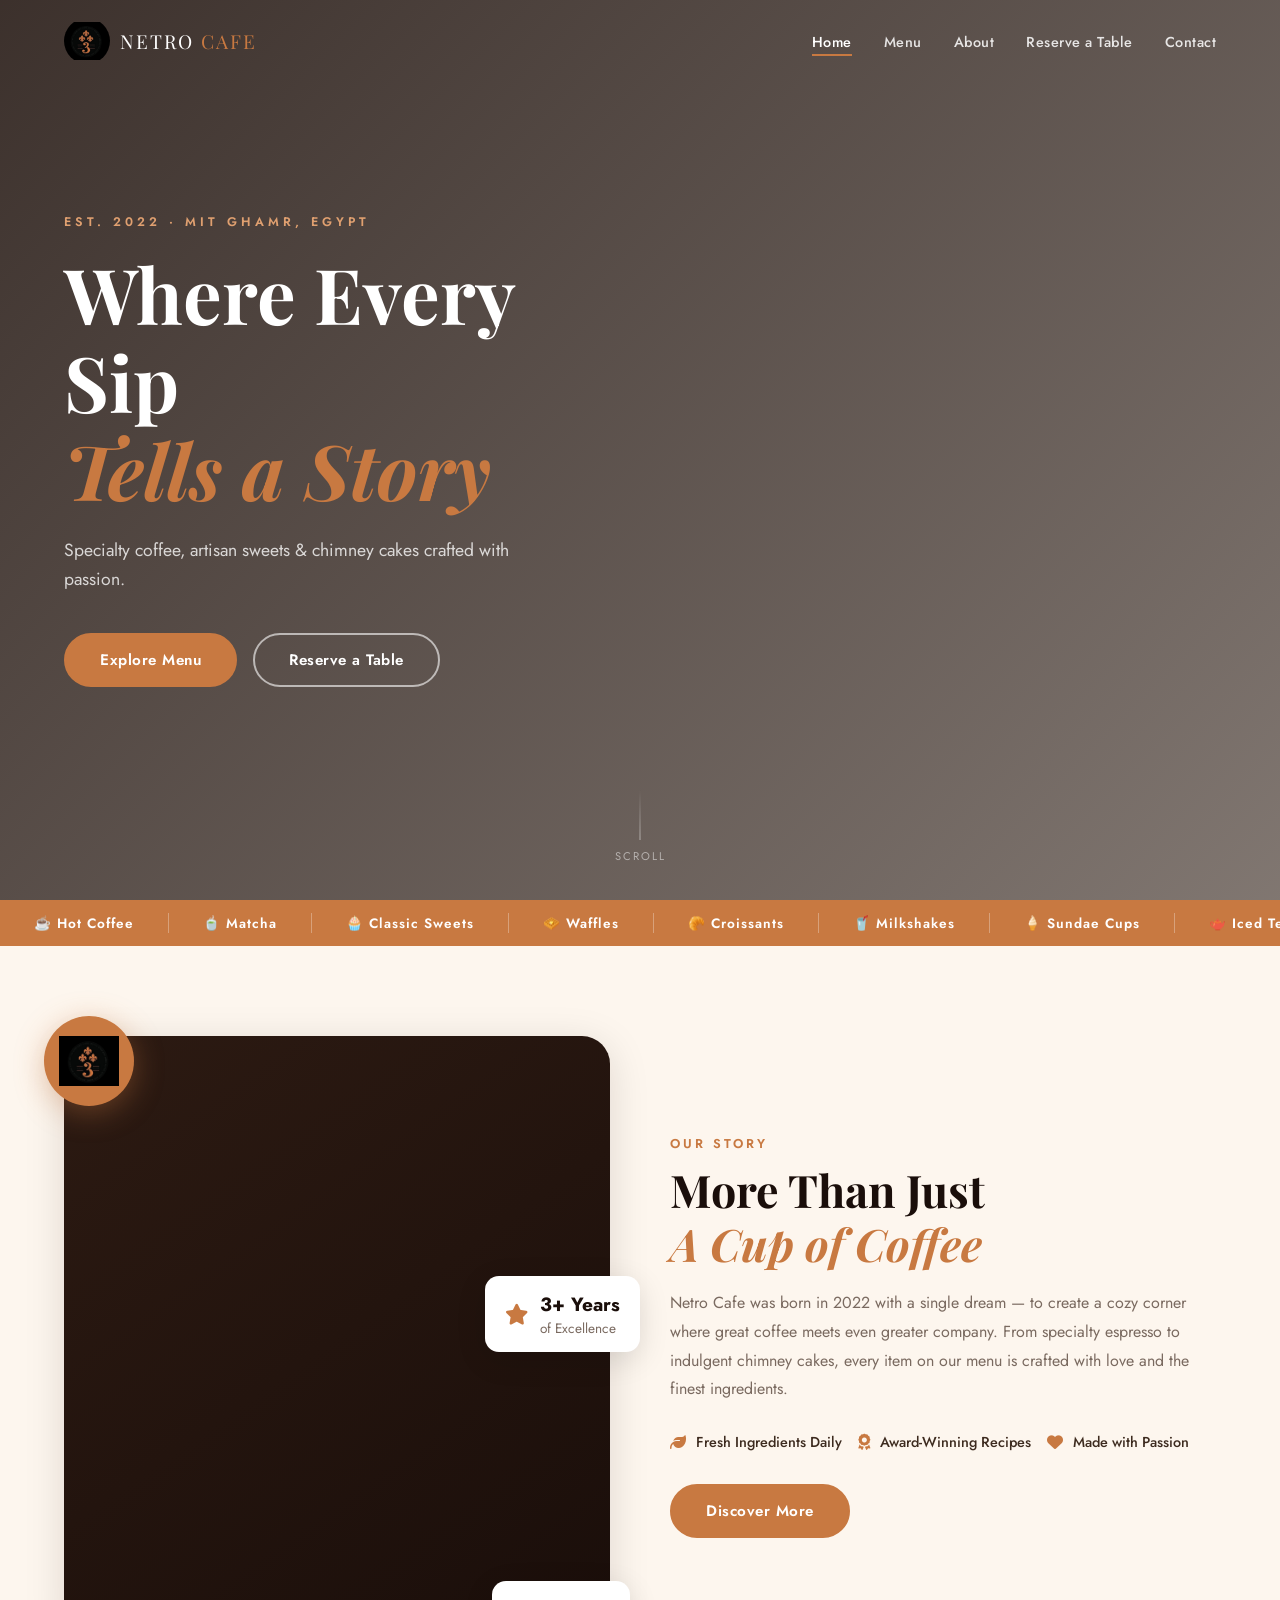
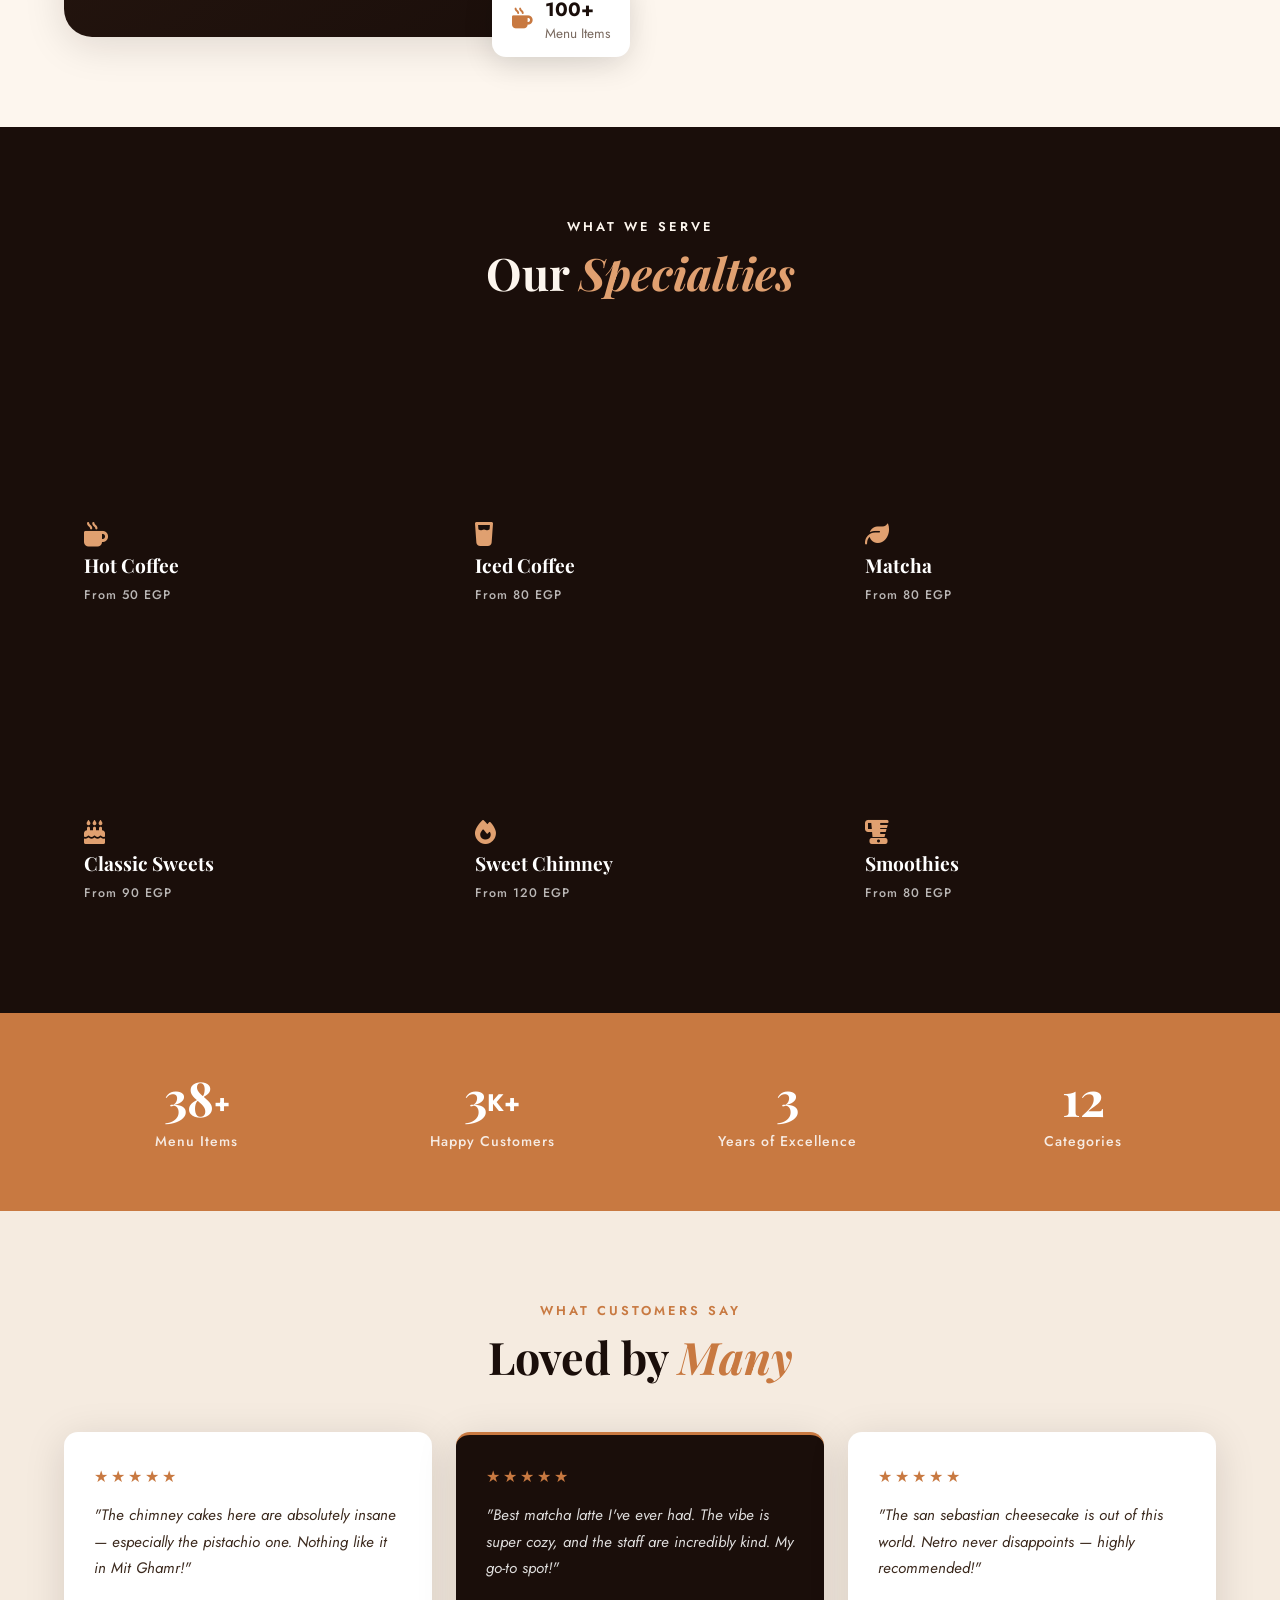
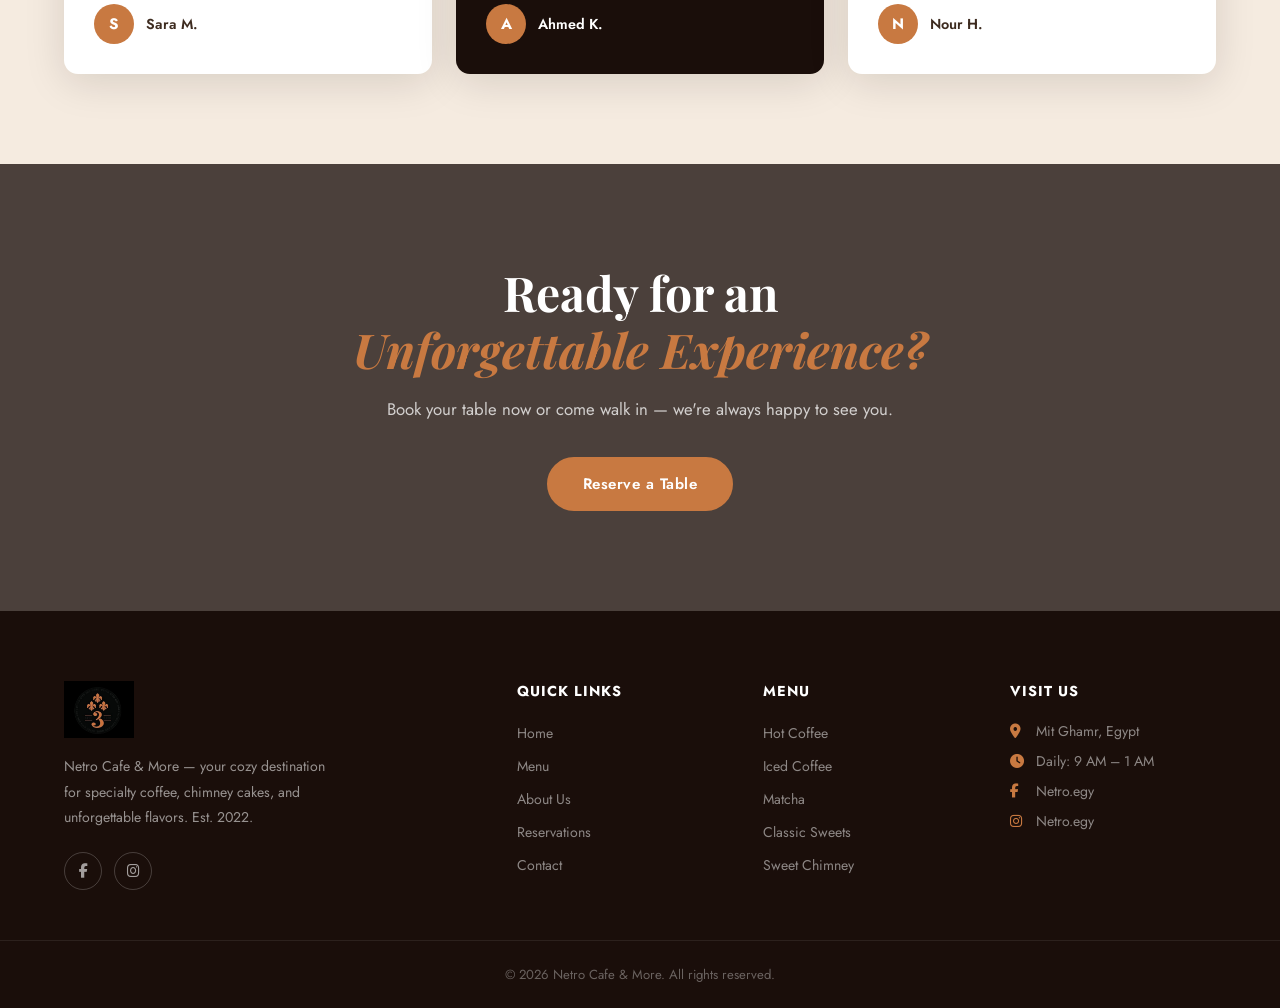
==== index.html @ e7abbd65 "Add files via upload upload files" ====
<!doctype html>
<html lang="en">
  <head>
    <meta charset="UTF-8" />
    <meta name="viewport" content="width=device-width, initial-scale=1.0" />
    <title>Netro Cafe & More</title>
    <link rel="stylesheet" href="css/style.css" />
    <link rel="preconnect" href="https://fonts.googleapis.com" />
    <link rel="preconnect" href="https://fonts.gstatic.com" crossorigin />
    <link
      href="https://fonts.googleapis.com/css2?family=Playfair+Display:ital,wght@0,400;0,600;0,700;1,400&family=Jost:wght@300;400;500;600&display=swap"
      rel="stylesheet"
    />
    <link
      rel="stylesheet"
      href="https://cdnjs.cloudflare.com/ajax/libs/font-awesome/6.5.0/css/all.min.css"
    />
  </head>
  <body>
    <!-- ===== NAVBAR ===== -->
    <nav class="navbar" id="navbar">
      <div class="nav-container">
        <a href="index.html" class="nav-logo">
          <img src="images/logo.png" alt="Netro Cafe Logo" class="logo-img" />
          <span class="logo-text">NETRO <span>CAFE</span></span>
        </a>
        <ul class="nav-links" id="navLinks">
          <li><a href="index.html" class="active">Home</a></li>
          <li><a href="menu.html">Menu</a></li>
          <li><a href="about.html">About</a></li>
          <li><a href="reservation.php">Reserve a Table</a></li>
          <li><a href="contact.php">Contact</a></li>
          <!-- <li><a href="login.php" class="nav-btn">Sign In</a></li> -->
        </ul>
        <button class="hamburger" id="hamburger" aria-label="Toggle menu">
          <span></span><span></span><span></span>
        </button>
      </div>
    </nav>
    <div class="nav-overlay" id="navOverlay"></div>

    <!-- ===== HERO ===== -->
    <section class="hero" id="home">
      <div class="hero-bg"></div>
      <div class="hero-overlay"></div>
      <div class="hero-content">
        <p class="hero-tag animate-fade-up">Est. 2022 · Mit Ghamr, Egypt</p>
        <h1 class="hero-title animate-fade-up delay-1">
          Where Every Sip<br /><em>Tells a Story</em>
        </h1>
        <p class="hero-sub animate-fade-up delay-2">
          Specialty coffee, artisan sweets &amp; chimney cakes crafted with
          passion.
        </p>
        <div class="hero-cta animate-fade-up delay-3">
          <a href="menu.html" class="btn-primary">Explore Menu</a>
          <a href="reservation.php" class="btn-outline">Reserve a Table</a>
        </div>
      </div>
      <div class="hero-scroll">
        <span></span>
        <p>Scroll</p>
      </div>
    </section>

    <!-- ===== MARQUEE STRIP ===== -->
    <div class="marquee-strip">
      <div class="marquee-track">
        <span>☕ Hot Coffee</span><span>🍵 Matcha</span
        ><span>🧁 Classic Sweets</span> <span>🧇 Waffles</span
        ><span>🥐 Croissants</span><span>🥤 Milkshakes</span>
        <span>🍦 Sundae Cups</span><span>🫖 Iced Tea</span
        ><span>🍹 Fresh Smoothies</span> <span>☕ Hot Coffee</span
        ><span>🍵 Matcha</span><span>🧁 Classic Sweets</span>
        <span>🧇 Waffles</span><span>🥐 Croissants</span
        ><span>🥤 Milkshakes</span> <span>🍦 Sundae Cups</span
        ><span>🫖 Iced Tea</span><span>🍹 Fresh Smoothies</span>
      </div>
    </div>

    <!-- ===== ABOUT TEASER ===== -->
    <section class="about-teaser section-pad">
      <div class="container grid-2">
        <div class="about-visual">
          <div class="about-img-wrap">
            <div class="about-badge">
              <img src="images/logo.png" alt="Netro" />
            </div>
            <div class="about-card card-float">
              <i class="fa-solid fa-mug-hot"></i>
              <div>
                <strong>100+</strong>
                <span>Menu Items</span>
              </div>
            </div>
            <div class="about-card card-float2">
              <i class="fa-solid fa-star"></i>
              <div>
                <strong>3+ Years</strong>
                <span>of Excellence</span>
              </div>
            </div>
          </div>
        </div>
        <div class="about-text">
          <p class="section-tag">Our Story</p>
          <h2 class="section-title">
            More Than Just<br /><em>A Cup of Coffee</em>
          </h2>
          <p class="section-desc">
            Netro Cafe was born in 2022 with a single dream — to create a cozy
            corner where great coffee meets even greater company. From specialty
            espresso to indulgent chimney cakes, every item on our menu is
            crafted with love and the finest ingredients.
          </p>
          <div class="about-features">
            <div class="feat">
              <i class="fa-solid fa-leaf"></i
              ><span>Fresh Ingredients Daily</span>
            </div>
            <div class="feat">
              <i class="fa-solid fa-award"></i
              ><span>Award-Winning Recipes</span>
            </div>
            <div class="feat">
              <i class="fa-solid fa-heart"></i><span>Made with Passion</span>
            </div>
          </div>
          <a href="about.html" class="btn-primary">Discover More</a>
        </div>
      </div>
    </section>

    <!-- ===== FEATURED CATEGORIES ===== -->
    <section class="categories section-pad bg-dark">
      <div class="container">
        <div class="section-header center">
          <p class="section-tag light">What We Serve</p>
          <h2 class="section-title light">Our <em>Specialties</em></h2>
        </div>
        <div class="cat-grid">
          <a
            href="menu.html#hot-coffee"
            class="cat-card"
            style="
              --bg: url(&quot;https://images.unsplash.com/photo-1509042239860-f550ce710b93?w=600&quot;);
            "
          >
            <div class="cat-overlay"></div>
            <div class="cat-content">
              <i class="fa-solid fa-mug-hot"></i>
              <h3>Hot Coffee</h3>
              <span>From 50 EGP</span>
            </div>
          </a>
          <a
            href="menu.html#iced-coffee"
            class="cat-card"
            style="
              --bg: url(&quot;https://images.unsplash.com/photo-1461023058943-07fcbe16d735?w=600&quot;);
            "
          >
            <div class="cat-overlay"></div>
            <div class="cat-content">
              <i class="fa-solid fa-glass-water"></i>
              <h3>Iced Coffee</h3>
              <span>From 80 EGP</span>
            </div>
          </a>
          <a
            href="menu.html#matcha"
            class="cat-card"
            style="
              --bg: url(&quot;https://images.unsplash.com/photo-1515823662972-da6a2e4d3002?w=600&quot;);
            "
          >
            <div class="cat-overlay"></div>
            <div class="cat-content">
              <i class="fa-solid fa-leaf"></i>
              <h3>Matcha</h3>
              <span>From 80 EGP</span>
            </div>
          </a>
          <a
            href="menu.html#sweets"
            class="cat-card"
            style="
              --bg: url(&quot;https://images.unsplash.com/photo-1551024601-bec78aea704b?w=600&quot;);
            "
          >
            <div class="cat-overlay"></div>
            <div class="cat-content">
              <i class="fa-solid fa-cake-candles"></i>
              <h3>Classic Sweets</h3>
              <span>From 90 EGP</span>
            </div>
          </a>
          <a
            href="menu.html#chimney"
            class="cat-card"
            style="
              --bg: url(&quot;https://images.unsplash.com/photo-1576618148400-f54bed99fcfd?w=600&quot;);
            "
          >
            <div class="cat-overlay"></div>
            <div class="cat-content">
              <i class="fa-solid fa-fire"></i>
              <h3>Sweet Chimney</h3>
              <span>From 120 EGP</span>
            </div>
          </a>
          <a
            href="menu.html#smoothies"
            class="cat-card"
            style="
              --bg: url(&quot;https://images.unsplash.com/photo-1638176066666-ffb2f013c7dd?w=600&quot;);
            "
          >
            <div class="cat-overlay"></div>
            <div class="cat-content">
              <i class="fa-solid fa-blender"></i>
              <h3>Smoothies</h3>
              <span>From 80 EGP</span>
            </div>
          </a>
        </div>
      </div>
    </section>

    <!-- ===== STATS ===== -->
    <section class="stats-section">
      <div class="container stats-grid">
        <div class="stat-item" data-count="100">
          <span class="stat-num" data-target="100">0</span
          ><span class="stat-plus">+</span>
          <p>Menu Items</p>
        </div>
        <div class="stat-item" data-count="3">
          <span class="stat-num" data-target="3">0</span
          ><span class="stat-plus">K+</span>
          <p>Happy Customers</p>
        </div>
        <div class="stat-item" data-count="3">
          <span class="stat-num" data-target="3">0</span
          ><span class="stat-plus"></span>
          <p>Years of Excellence</p>
        </div>
        <div class="stat-item" data-count="12">
          <span class="stat-num" data-target="12">0</span
          ><span class="stat-plus"></span>
          <p>Categories</p>
        </div>
      </div>
    </section>

    <!-- ===== TESTIMONIALS ===== -->
    <section class="testimonials section-pad bg-cream">
      <div class="container">
        <div class="section-header center">
          <p class="section-tag">What Customers Say</p>
          <h2 class="section-title">Loved by <em>Many</em></h2>
        </div>
        <div class="testimonial-grid">
          <div class="testi-card">
            <div class="testi-stars">★★★★★</div>
            <p>
              "The chimney cakes here are absolutely insane — especially the
              pistachio one. Nothing like it in Mit Ghamr!"
            </p>
            <div class="testi-author">
              <span class="testi-avatar">S</span><strong>Sara M.</strong>
            </div>
          </div>
          <div class="testi-card featured-testi">
            <div class="testi-stars">★★★★★</div>
            <p>
              "Best matcha latte I've ever had. The vibe is super cozy, and the
              staff are incredibly kind. My go-to spot!"
            </p>
            <div class="testi-author">
              <span class="testi-avatar">A</span><strong>Ahmed K.</strong>
            </div>
          </div>
          <div class="testi-card">
            <div class="testi-stars">★★★★★</div>
            <p>
              "The san sebastian cheesecake is out of this world. Netro never
              disappoints — highly recommended!"
            </p>
            <div class="testi-author">
              <span class="testi-avatar">N</span><strong>Nour H.</strong>
            </div>
          </div>
        </div>
      </div>
    </section>

    <!-- ===== CTA BANNER ===== -->
    <section class="cta-banner">
      <div class="cta-content">
        <h2>Ready for an<br /><em>Unforgettable Experience?</em></h2>
        <p>
          Book your table now or come walk in — we're always happy to see you.
        </p>
        <a href="reservation.php" class="btn-primary">Reserve a Table</a>
      </div>
    </section>

    <!-- ===== FOOTER ===== -->
    <footer class="footer">
      <div class="container footer-grid">
        <div class="footer-brand">
          <img src="images/logo.png" alt="Netro" class="footer-logo" />
          <p>
            Netro Cafe & More — your cozy destination for specialty coffee,
            chimney cakes, and unforgettable flavors. Est. 2022.
          </p>
          <div class="social-links">
            <a href="https://facebook.com/Netro.egy" target="_blank"
              ><i class="fa-brands fa-facebook-f"></i
            ></a>
            <a href="https://instagram.com/Netro.egy" target="_blank"
              ><i class="fa-brands fa-instagram"></i
            ></a>
          </div>
        </div>
        <div class="footer-col">
          <h4>Quick Links</h4>
          <ul>
            <li><a href="index.html">Home</a></li>
            <li><a href="menu.html">Menu</a></li>
            <li><a href="about.html">About Us</a></li>
            <li><a href="reservation.php">Reservations</a></li>
            <li><a href="contact.php">Contact</a></li>
          </ul>
        </div>
        <div class="footer-col">
          <h4>Menu</h4>
          <ul>
            <li><a href="menu.html#hot-coffee">Hot Coffee</a></li>
            <li><a href="menu.html#iced-coffee">Iced Coffee</a></li>
            <li><a href="menu.html#matcha">Matcha</a></li>
            <li><a href="menu.html#sweets">Classic Sweets</a></li>
            <li><a href="menu.html#chimney">Sweet Chimney</a></li>
          </ul>
        </div>
        <div class="footer-col">
          <h4>Visit Us</h4>
          <ul class="contact-list">
            <li><i class="fa-solid fa-location-dot"></i> Mit Ghamr, Egypt</li>
            <li><i class="fa-solid fa-clock"></i> Daily: 9 AM – 1 AM</li>
            <li><i class="fa-brands fa-facebook-f"></i> Netro.egy</li>
            <li><i class="fa-brands fa-instagram"></i> Netro.egy</li>
          </ul>
        </div>
      </div>
      <div class="footer-bottom">
        <p>© 2026 Netro Cafe & More. All rights reserved.</p>
      </div>
    </footer>

    <script src="js/main.js"></script>
  </body>
</html>
---- css/style.css ----
/* ===================================================
   NETRO CAFE — Main Stylesheet  (Responsive Rewrite)
   Palette: Dark #1a0e0a | Gold #c87941 | Cream #fdf6ee
=================================================== */

/* ---- Reset & Base ---- */
*,
*::before,
*::after {
  margin: 0;
  padding: 0;
  box-sizing: border-box;
}

:root {
  --gold: #c87941;
  --gold-lt: #e0a070;
  --dark: #1a0e0a;
  --dark2: #2c1a12;
  --cream: #fdf6ee;
  --cream2: #f5ebe0;
  --text: #3d2b1f;
  --gray: #7a6a60;
  --white: #ffffff;
  --radius: 14px;
  --shadow: 0 8px 40px rgba(26, 14, 10, 0.13);
  --trans: 0.35s cubic-bezier(0.4, 0, 0.2, 1);
}

html {
  scroll-behavior: smooth;
  font-size: 16px;
}

body {
  font-family: "Jost", sans-serif;
  color: var(--text);
  background: var(--cream);
  overflow-x: hidden;
}

img {
  max-width: 100%;
  display: block;
}
a {
  text-decoration: none;
  color: inherit;
}
ul {
  list-style: none;
}

.container {
  width: 90%;
  max-width: 1200px;
  margin: 0 auto;
}
.section-pad {
  padding: 90px 0;
}
.bg-dark {
  background: var(--dark);
}
.bg-cream {
  background: var(--cream2);
}

/* ---- Typography ---- */
.section-tag {
  font-size: 0.8rem;
  font-weight: 600;
  letter-spacing: 3px;
  text-transform: uppercase;
  color: var(--gold);
  margin-bottom: 10px;
}
.section-title {
  font-family: "Playfair Display", serif;
  font-size: clamp(1.8rem, 4vw, 2.8rem);
  line-height: 1.2;
  color: var(--dark);
}
.section-title em {
  color: var(--gold);
  font-style: italic;
}
.section-title.light,
.section-tag.light {
  color: var(--cream);
}
.section-title.light em {
  color: var(--gold-lt);
}
.section-desc {
  color: var(--gray);
  line-height: 1.8;
  margin: 18px 0 28px;
  max-width: 520px;
}
.section-header.center {
  text-align: center;
}
.section-header.center .section-desc {
  margin-left: auto;
  margin-right: auto;
}
.grid-2 {
  display: grid;
  grid-template-columns: 1fr 1fr;
  gap: 60px;
  align-items: center;
}

/* ---- Buttons ---- */
.btn-primary {
  display: inline-flex;
  align-items: center;
  gap: 8px;
  background: var(--gold);
  color: var(--white);
  padding: 14px 34px;
  border-radius: 50px;
  font-weight: 600;
  font-size: 0.95rem;
  letter-spacing: 0.5px;
  transition: var(--trans);
  border: 2px solid var(--gold);
  cursor: pointer;
  white-space: nowrap;
}
.btn-primary:hover {
  background: transparent;
  color: var(--gold);
}

.btn-outline {
  display: inline-flex;
  align-items: center;
  gap: 8px;
  background: transparent;
  color: var(--white);
  padding: 14px 34px;
  border-radius: 50px;
  font-weight: 600;
  font-size: 0.95rem;
  letter-spacing: 0.5px;
  transition: var(--trans);
  border: 2px solid rgba(255, 255, 255, 0.6);
  white-space: nowrap;
}
.btn-outline:hover {
  border-color: var(--gold);
  color: var(--gold);
}

.btn-dark {
  display: inline-flex;
  align-items: center;
  gap: 8px;
  background: var(--dark);
  color: var(--white);
  padding: 14px 34px;
  border-radius: 50px;
  font-weight: 600;
  font-size: 0.95rem;
  transition: var(--trans);
  border: 2px solid var(--dark);
  cursor: pointer;
}
.btn-dark:hover {
  background: transparent;
  color: var(--dark);
}

/* ===================================================
   NAVBAR
=================================================== */
.navbar {
  position: fixed;
  top: 0;
  left: 0;
  width: 100%;
  z-index: 1000;
  padding: 18px 0;
  transition: var(--trans);
}
.navbar.scrolled {
  background: rgba(26, 14, 10, 0.97);
  backdrop-filter: blur(12px);
  padding: 12px 0;
  box-shadow: 0 4px 30px rgba(0, 0, 0, 0.3);
}
.nav-container {
  display: flex;
  align-items: center;
  justify-content: space-between;
  width: 90%;
  max-width: 1200px;
  margin: 0 auto;
  position: relative;
}
.nav-logo {
  display: flex;
  align-items: center;
  gap: 10px;
  z-index: 1001;
  position: relative;
}
.logo-img {
  width: 46px;
  height: 46px;
  object-fit: contain;
  border-radius: 50%;
}
.logo-text {
  font-family: "Playfair Display", serif;
  font-size: 1.2rem;
  color: var(--white);
  letter-spacing: 2px;
}
.logo-text span {
  color: var(--gold);
}

/* Desktop nav links */
.nav-links {
  display: flex;
  align-items: center;
  gap: 32px;
  list-style: none;
}
.nav-links a {
  color: rgba(255, 255, 255, 0.85);
  font-size: 0.9rem;
  font-weight: 500;
  letter-spacing: 0.5px;
  transition: var(--trans);
  position: relative;
  padding-bottom: 4px;
}
.nav-links a::after {
  content: "";
  position: absolute;
  bottom: 0;
  left: 0;
  width: 0;
  height: 2px;
  background: var(--gold);
  transition: var(--trans);
}
.nav-links a:hover::after,
.nav-links a.active::after {
  width: 100%;
}
.nav-links a:hover,
.nav-links a.active {
  color: var(--white);
}
/* .nav-btn {
  background: var(--gold) !important;
  color: var(--white) !important;
  padding: 9px 24px !important;
  border-radius: 50px;
  font-weight: 600 !important;
  border-bottom: none !important;
}
.nav-btn::after {
  display: none !important;
}
.nav-btn:hover {
  background: var(--gold-lt) !important;
} */

/* Hamburger — hidden by default */
.hamburger {
  display: none;
  flex-direction: column;
  justify-content: center;
  gap: 5px;
  background: none;
  border: none;
  cursor: pointer;
  padding: 8px;
  z-index: 1002;
  position: relative;
  flex-shrink: 0;
}
.hamburger span {
  display: block;
  width: 26px;
  height: 2px;
  background: var(--white);
  transition: var(--trans);
  border-radius: 2px;
}

/* Dim overlay behind mobile menu */
.nav-overlay {
  display: none;
  position: fixed;
  inset: 0;
  background: rgba(0, 0, 0, 0.6);
  z-index: 998;
}
.nav-overlay.open {
  display: block;
}

/* ===================================================
   HERO
=================================================== */
.hero {
  position: relative;
  height: 100vh;
  min-height: 600px;
  display: flex;
  align-items: center;
  overflow: hidden;
}
.hero-bg {
  position: absolute;
  inset: 0;
  background: url("https://images.unsplash.com/photo-1501339847302-ac426a4a7cbb?w=1600")
    center/cover no-repeat;
  transform: scale(1.05);
  animation: heroZoom 14s ease-in-out infinite alternate;
}
@keyframes heroZoom {
  from {
    transform: scale(1.05);
  }
  to {
    transform: scale(1.12);
  }
}
.hero-overlay {
  position: absolute;
  inset: 0;
  background: linear-gradient(
    135deg,
    rgba(26, 14, 10, 0.85) 0%,
    rgba(26, 14, 10, 0.55) 100%
  );
}
.hero-content {
  position: relative;
  z-index: 2;
  padding: 0 5%;
  max-width: 700px;
}
.hero-tag {
  font-size: 0.78rem;
  font-weight: 600;
  letter-spacing: 4px;
  text-transform: uppercase;
  color: var(--gold-lt);
  margin-bottom: 18px;
}
.hero-title {
  font-family: "Playfair Display", serif;
  font-size: clamp(2.4rem, 6vw, 5rem);
  color: var(--white);
  line-height: 1.15;
  margin-bottom: 22px;
}
.hero-title em {
  color: var(--gold);
  font-style: italic;
}
.hero-sub {
  color: rgba(255, 255, 255, 0.78);
  font-size: clamp(0.95rem, 2vw, 1.1rem);
  line-height: 1.7;
  margin-bottom: 38px;
  max-width: 480px;
}
.hero-cta {
  display: flex;
  gap: 16px;
  flex-wrap: wrap;
}

.hero-scroll {
  position: absolute;
  bottom: 36px;
  left: 50%;
  transform: translateX(-50%);
  display: flex;
  flex-direction: column;
  align-items: center;
  gap: 8px;
  color: rgba(255, 255, 255, 0.5);
  font-size: 0.7rem;
  letter-spacing: 2px;
  text-transform: uppercase;
  z-index: 2;
}
.hero-scroll span {
  display: block;
  width: 1px;
  height: 50px;
  background: linear-gradient(to bottom, transparent, rgba(255, 255, 255, 0.5));
  animation: scrollLine 1.8s ease-in-out infinite;
}
@keyframes scrollLine {
  0%,
  100% {
    opacity: 0;
    transform: scaleY(0);
  }
  50% {
    opacity: 1;
    transform: scaleY(1);
  }
}

/* ===================================================
   MARQUEE STRIP
=================================================== */
.marquee-strip {
  background: var(--gold);
  overflow: hidden;
  padding: 13px 0;
}
.marquee-track {
  display: flex;
  white-space: nowrap;
  animation: marquee 28s linear infinite;
}
.marquee-track span {
  display: inline-block;
  padding: 0 34px;
  color: var(--white);
  font-size: 0.85rem;
  font-weight: 600;
  letter-spacing: 1px;
  border-right: 1px solid rgba(255, 255, 255, 0.3);
}
@keyframes marquee {
  from {
    transform: translateX(0);
  }
  to {
    transform: translateX(-50%);
  }
}

/* ===================================================
   ABOUT TEASER
=================================================== */
.about-visual {
  position: relative;
}
.about-img-wrap {
  position: relative;
  width: 100%;
  padding-top: 110%;
  background: linear-gradient(145deg, var(--dark2) 0%, var(--dark) 100%);
  border-radius: 28px;
  overflow: visible;
  box-shadow: var(--shadow);
}
.about-img-wrap::before {
  content: "";
  position: absolute;
  inset: 0;
  background: url("https://images.unsplash.com/photo-1495474472287-4d71bcdd2085?w=800")
    center/cover no-repeat;
  border-radius: 28px;
  opacity: 0.7;
}
.about-badge {
  position: absolute;
  top: -20px;
  left: -20px;
  width: 90px;
  height: 90px;
  background: var(--gold);
  border-radius: 50%;
  display: flex;
  align-items: center;
  justify-content: center;
  box-shadow: 0 6px 30px rgba(200, 121, 65, 0.4);
  z-index: 2;
}
.about-badge img {
  width: 60px;
  height: 60px;
  object-fit: contain;
}
.about-card {
  position: absolute;
  background: var(--white);
  border-radius: var(--radius);
  padding: 14px 20px;
  display: flex;
  align-items: center;
  gap: 12px;
  box-shadow: 0 8px 30px rgba(0, 0, 0, 0.12);
  z-index: 2;
  font-size: 0.85rem;
}
.about-card i {
  color: var(--gold);
  font-size: 1.3rem;
}
.about-card strong {
  display: block;
  font-size: 1.2rem;
  font-weight: 700;
  color: var(--dark);
}
.about-card span {
  color: var(--gray);
}
.card-float {
  bottom: -20px;
  right: -20px;
}
.card-float2 {
  top: 40%;
  right: -30px;
}
.about-features {
  display: flex;
  flex-wrap: wrap;
  gap: 16px;
  margin: 24px 0 32px;
}
.feat {
  display: flex;
  align-items: center;
  gap: 10px;
  font-size: 0.9rem;
  font-weight: 500;
}
.feat i {
  color: var(--gold);
  font-size: 1rem;
}

/* ===================================================
   CATEGORIES GRID
=================================================== */
.cat-grid {
  display: grid;
  grid-template-columns: repeat(3, 1fr);
  gap: 20px;
  margin-top: 48px;
}
.cat-card {
  position: relative;
  border-radius: var(--radius);
  overflow: hidden;
  aspect-ratio: 4/3;
  background: var(--bg) center/cover no-repeat;
  display: flex;
  align-items: flex-end;
  transition: var(--trans);
  cursor: pointer;
}
.cat-card:hover {
  transform: translateY(-6px);
  box-shadow: 0 16px 50px rgba(0, 0, 0, 0.4);
}
.cat-overlay {
  position: absolute;
  inset: 0;
  background: linear-gradient(
    to top,
    rgba(26, 14, 10, 0.85) 0%,
    rgba(26, 14, 10, 0.2) 100%
  );
  transition: var(--trans);
}
.cat-card:hover .cat-overlay {
  background: linear-gradient(
    to top,
    rgba(200, 121, 65, 0.7) 0%,
    rgba(26, 14, 10, 0.3) 100%
  );
}
.cat-content {
  position: relative;
  z-index: 2;
  padding: 20px;
  color: var(--white);
}
.cat-content i {
  font-size: 1.5rem;
  color: var(--gold-lt);
  margin-bottom: 6px;
}
.cat-content h3 {
  font-family: "Playfair Display", serif;
  font-size: 1.2rem;
  margin-bottom: 4px;
}
.cat-content span {
  font-size: 0.78rem;
  color: rgba(255, 255, 255, 0.7);
  font-weight: 500;
  letter-spacing: 1px;
}

/* ===================================================
   STATS SECTION
=================================================== */
.stats-section {
  background: var(--gold);
  padding: 60px 0;
}
.stats-grid {
  display: grid;
  grid-template-columns: repeat(4, 1fr);
  gap: 30px;
  text-align: center;
}
.stat-item {
  color: var(--white);
}
.stat-num {
  font-family: "Playfair Display", serif;
  font-size: 3rem;
  font-weight: 700;
  line-height: 1;
}
.stat-plus {
  font-size: 1.5rem;
  font-weight: 700;
  vertical-align: super;
}
.stat-item p {
  margin-top: 8px;
  font-size: 0.88rem;
  font-weight: 500;
  opacity: 0.85;
  letter-spacing: 1px;
}

/* ===================================================
   TESTIMONIALS
=================================================== */
.testimonial-grid {
  display: grid;
  grid-template-columns: repeat(3, 1fr);
  gap: 24px;
  margin-top: 48px;
}
.testi-card {
  background: var(--white);
  border-radius: var(--radius);
  padding: 30px;
  box-shadow: var(--shadow);
  transition: var(--trans);
  border-top: 3px solid transparent;
}
.testi-card:hover {
  transform: translateY(-5px);
  border-top-color: var(--gold);
}
.featured-testi {
  background: var(--dark);
  color: var(--white);
  border-top-color: var(--gold);
}
.testi-stars {
  color: var(--gold);
  font-size: 1rem;
  margin-bottom: 14px;
  letter-spacing: 3px;
}
.testi-card p {
  font-size: 0.95rem;
  line-height: 1.75;
  font-style: italic;
}
.featured-testi p {
  color: rgba(255, 255, 255, 0.85);
}
.testi-author {
  display: flex;
  align-items: center;
  gap: 12px;
  margin-top: 22px;
}
.testi-avatar {
  width: 40px;
  height: 40px;
  background: var(--gold);
  border-radius: 50%;
  display: flex;
  align-items: center;
  justify-content: center;
  font-weight: 700;
  color: var(--white);
  font-size: 0.95rem;
}
.testi-author strong {
  font-size: 0.9rem;
  font-weight: 600;
}

/* ===================================================
   CTA BANNER
=================================================== */
.cta-banner {
  background: url("https://images.unsplash.com/photo-1554118811-1e0d58224f24?w=1600")
    center/cover no-repeat;
  position: relative;
  padding: 100px 5%;
  text-align: center;
}
.cta-banner::before {
  content: "";
  position: absolute;
  inset: 0;
  background: rgba(26, 14, 10, 0.78);
}
.cta-content {
  position: relative;
  z-index: 1;
}
.cta-content h2 {
  font-family: "Playfair Display", serif;
  font-size: clamp(1.8rem, 4vw, 3rem);
  color: var(--white);
  line-height: 1.2;
  margin-bottom: 18px;
}
.cta-content h2 em {
  color: var(--gold);
  font-style: italic;
}
.cta-content p {
  color: rgba(255, 255, 255, 0.75);
  font-size: 1.05rem;
  margin-bottom: 36px;
}

/* ===================================================
   FOOTER
=================================================== */
.footer {
  background: var(--dark);
  padding: 70px 0 0;
}
.footer-grid {
  display: grid;
  grid-template-columns: 2fr 1fr 1fr 1fr;
  gap: 40px;
}
.footer-brand .footer-logo {
  width: 70px;
  margin-bottom: 16px;
}
.footer-brand p {
  color: rgba(255, 255, 255, 0.55);
  font-size: 0.88rem;
  line-height: 1.8;
  max-width: 280px;
  margin-bottom: 22px;
}
.social-links {
  display: flex;
  gap: 12px;
}
.social-links a {
  width: 38px;
  height: 38px;
  border: 1px solid rgba(255, 255, 255, 0.2);
  border-radius: 50%;
  display: flex;
  align-items: center;
  justify-content: center;
  color: rgba(255, 255, 255, 0.6);
  font-size: 0.9rem;
  transition: var(--trans);
}
.social-links a:hover {
  background: var(--gold);
  border-color: var(--gold);
  color: var(--white);
}
.footer-col h4 {
  color: var(--white);
  font-size: 0.9rem;
  letter-spacing: 1px;
  text-transform: uppercase;
  margin-bottom: 20px;
}
.footer-col ul li {
  margin-bottom: 10px;
}
.footer-col ul li a {
  color: rgba(255, 255, 255, 0.5);
  font-size: 0.88rem;
  transition: var(--trans);
}
.footer-col ul li a:hover {
  color: var(--gold);
  padding-left: 5px;
}
.contact-list li {
  display: flex;
  align-items: center;
  gap: 10px;
  color: rgba(255, 255, 255, 0.5);
  font-size: 0.88rem;
  margin-bottom: 10px;
}
.contact-list i {
  color: var(--gold);
  width: 16px;
}
.footer-bottom {
  border-top: 1px solid rgba(255, 255, 255, 0.08);
  padding: 24px 0;
  margin-top: 50px;
  text-align: center;
}
.footer-bottom p {
  color: rgba(255, 255, 255, 0.35);
  font-size: 0.82rem;
}

/* ===================================================
   PAGE HERO (inner pages)
=================================================== */
.page-hero {
  background: var(--dark);
  padding: 140px 5% 70px;
  text-align: center;
  position: relative;
  overflow: hidden;
}
.page-hero::before {
  content: "";
  position: absolute;
  inset: 0;
  background: url("https://images.unsplash.com/photo-1445116572660-236099ec97a0?w=1400")
    center/cover no-repeat;
  opacity: 0.15;
}
.page-hero-content {
  position: relative;
  z-index: 1;
}
.page-hero h1 {
  font-family: "Playfair Display", serif;
  font-size: clamp(2rem, 5vw, 4rem);
  color: var(--white);
  margin-bottom: 12px;
}
.page-hero h1 em {
  color: var(--gold);
  font-style: italic;
}
.page-hero p {
  color: rgba(255, 255, 255, 0.6);
  font-size: 1rem;
  max-width: 500px;
  margin: 0 auto;
}

/* ===================================================
   MENU PAGE
=================================================== */
.menu-tabs {
  background: var(--white);
  padding: 16px 5%;
  position: sticky;
  top: 72px;
  z-index: 100;
  border-bottom: 1px solid rgba(0, 0, 0, 0.08);
  box-shadow: 0 2px 20px rgba(0, 0, 0, 0.06);
}
.menu-tabs-inner {
  display: flex;
  gap: 8px;
  overflow-x: auto;
  white-space: nowrap;
  padding-bottom: 4px;
  scrollbar-width: none;
  -ms-overflow-style: none;
}
.menu-tabs-inner::-webkit-scrollbar {
  display: none;
}
.tab-btn {
  display: inline-flex;
  align-items: center;
  gap: 7px;
  padding: 10px 18px;
  border-radius: 50px;
  border: 1.5px solid rgba(0, 0, 0, 0.1);
  background: transparent;
  color: var(--gray);
  font-size: 0.82rem;
  font-weight: 600;
  cursor: pointer;
  transition: var(--trans);
  white-space: nowrap;
  font-family: "Jost", sans-serif;
  flex-shrink: 0;
}
.tab-btn:hover,
.tab-btn.active {
  background: var(--gold);
  color: var(--white);
  border-color: var(--gold);
}
.menu-section {
  padding: 60px 5%;
}
.menu-section + .menu-section {
  padding-top: 0;
}
.menu-cat-header {
  margin-bottom: 32px;
}
.menu-cat-header h2 {
  font-family: "Playfair Display", serif;
  font-size: 1.8rem;
  color: var(--dark);
}
.menu-cat-header h2 em {
  color: var(--gold);
  font-style: italic;
}
.menu-cat-header p {
  color: var(--gray);
  font-size: 0.9rem;
  margin-top: 6px;
}
.menu-grid {
  display: grid;
  grid-template-columns: repeat(auto-fill, minmax(260px, 1fr));
  gap: 16px;
}
.menu-card {
  background: var(--white);
  border-radius: var(--radius);
  padding: 20px 22px;
  display: flex;
  justify-content: space-between;
  align-items: flex-start;
  gap: 12px;
  box-shadow: 0 2px 16px rgba(0, 0, 0, 0.06);
  transition: var(--trans);
  border-left: 3px solid transparent;
}
.menu-card:hover {
  border-left-color: var(--gold);
  transform: translateX(4px);
}
.menu-card-info h4 {
  font-family: "Playfair Display", serif;
  font-size: 1rem;
  font-weight: 600;
  color: var(--dark);
  margin-bottom: 5px;
}
.menu-card-info p {
  font-size: 0.82rem;
  color: var(--gray);
  line-height: 1.55;
}
.menu-card-price {
  font-family: "Playfair Display", serif;
  font-size: 1.1rem;
  font-weight: 700;
  color: var(--gold);
  white-space: nowrap;
}
.menu-section-divider {
  height: 1px;
  background: linear-gradient(
    to right,
    transparent,
    rgba(200, 121, 65, 0.25),
    transparent
  );
  margin: 0 5%;
}

/* ===================================================
   ABOUT PAGE EXTRAS
=================================================== */
.team-grid {
  display: grid;
  grid-template-columns: repeat(3, 1fr);
  gap: 28px;
  margin-top: 48px;
}
.team-card {
  background: var(--white);
  border-radius: var(--radius);
  overflow: hidden;
  box-shadow: var(--shadow);
  text-align: center;
  transition: var(--trans);
}
.team-card:hover {
  transform: translateY(-6px);
}
.team-photo {
  height: 220px;
  background: var(--dark2);
  display: flex;
  align-items: center;
  justify-content: center;
  font-size: 4rem;
}
.team-info {
  padding: 22px;
}
.team-info h4 {
  font-family: "Playfair Display", serif;
  font-size: 1.1rem;
  color: var(--dark);
  margin-bottom: 5px;
}
.team-info span {
  font-size: 0.82rem;
  color: var(--gold);
  font-weight: 600;
}

/* ===================================================
   RESERVATION PAGE
=================================================== */
.reservation-wrap {
  display: grid;
  grid-template-columns: 1fr 1fr;
  gap: 60px;
  align-items: start;
  padding: 90px 0;
}
.res-info h2 {
  font-family: "Playfair Display", serif;
  font-size: 2.2rem;
  color: var(--dark);
  margin-bottom: 18px;
}
.res-info h2 em {
  color: var(--gold);
}
.res-info p {
  color: var(--gray);
  line-height: 1.8;
  margin-bottom: 30px;
}
.res-detail {
  display: flex;
  gap: 14px;
  align-items: flex-start;
  margin-bottom: 20px;
}
.res-detail i {
  color: var(--gold);
  font-size: 1.2rem;
  margin-top: 3px;
}
.res-detail strong {
  display: block;
  font-size: 0.95rem;
  color: var(--dark);
}
.res-detail span {
  font-size: 0.85rem;
  color: var(--gray);
}
.res-form {
  background: var(--white);
  border-radius: 20px;
  padding: 40px;
  box-shadow: var(--shadow);
}
.res-form h3 {
  font-family: "Playfair Display", serif;
  font-size: 1.5rem;
  color: var(--dark);
  margin-bottom: 28px;
}
.form-row {
  display: grid;
  grid-template-columns: 1fr 1fr;
  gap: 16px;
}
.form-group {
  margin-bottom: 18px;
}
.form-group label {
  display: block;
  font-size: 0.82rem;
  font-weight: 600;
  color: var(--text);
  margin-bottom: 7px;
  letter-spacing: 0.5px;
  text-transform: uppercase;
}
.form-group input,
.form-group select,
.form-group textarea {
  width: 100%;
  padding: 13px 16px;
  border: 1.5px solid rgba(0, 0, 0, 0.1);
  border-radius: 10px;
  font-size: 0.92rem;
  font-family: "Jost", sans-serif;
  color: var(--text);
  background: var(--cream);
  transition: var(--trans);
  outline: none;
}
.form-group input:focus,
.form-group select:focus,
.form-group textarea:focus {
  border-color: var(--gold);
  background: var(--white);
  box-shadow: 0 0 0 3px rgba(200, 121, 65, 0.12);
}
.form-group textarea {
  resize: vertical;
  min-height: 110px;
}
.form-submit {
  width: 100%;
  padding: 15px;
  font-size: 1rem;
  border: none;
}

/* ===================================================
   CONTACT PAGE
=================================================== */
.contact-grid {
  display: grid;
  grid-template-columns: 1fr 1fr;
  gap: 60px;
  padding: 90px 0;
  align-items: start;
}
.contact-info-card {
  background: var(--dark);
  border-radius: 20px;
  padding: 40px;
  color: var(--white);
}
.contact-info-card h3 {
  font-family: "Playfair Display", serif;
  font-size: 1.8rem;
  margin-bottom: 10px;
  color: var(--white) !important;
}
.contact-info-card h3 em {
  color: var(--gold);
  font-style: italic;
}
.contact-info-card > p.intro {
  color: rgba(255, 255, 255, 0.65) !important;
  font-size: 0.9rem;
  margin-bottom: 32px;
  line-height: 1.75;
}
/* ci-item: each row inside the info card */
.ci-item {
  display: flex;
  gap: 16px;
  align-items: flex-start;
  margin-bottom: 26px;
}
.ci-icon {
  width: 46px;
  height: 46px;
  background: rgba(200, 121, 65, 0.18);
  border-radius: 12px;
  display: flex;
  align-items: center;
  justify-content: center;
  flex-shrink: 0;
}
.ci-icon i {
  color: var(--gold) !important;
  font-size: 1.1rem;
}
/* Force white text inside every ci-item regardless of cascade */
.contact-info-card .ci-item h4,
.contact-info-card .ci-item > div h4 {
  color: #ffffff !important;
  font-size: 0.9rem;
  font-weight: 600;
  margin-bottom: 4px;
  line-height: 1.4;
}
.contact-info-card .ci-item p,
.contact-info-card .ci-item > div p {
  color: rgba(255, 255, 255, 0.65) !important;
  font-size: 0.85rem;
  line-height: 1.6;
  margin: 0;
}
.contact-form-wrap {
  background: var(--white);
  border-radius: 20px;
  padding: 40px;
  box-shadow: var(--shadow);
}
.contact-form-wrap h3 {
  font-family: "Playfair Display", serif;
  font-size: 1.5rem;
  color: var(--dark);
  margin-bottom: 28px;
}

/* ===================================================
   AUTH PAGES
=================================================== */
.auth-page {
  min-height: 100vh;
  display: flex;
  align-items: center;
  justify-content: center;
  background: linear-gradient(135deg, var(--dark) 0%, var(--dark2) 100%);
  padding: 30px 20px;
}
.auth-box {
  background: var(--white);
  border-radius: 24px;
  padding: 48px;
  width: 100%;
  max-width: 460px;
  box-shadow: 0 20px 80px rgba(0, 0, 0, 0.3);
}
.auth-logo {
  text-align: center;
  margin-bottom: 30px;
}
.auth-logo img {
  width: 80px;
  margin: 0 auto 14px;
}
.auth-logo h2 {
  font-family: "Playfair Display", serif;
  font-size: 1.6rem;
  color: var(--dark);
}
.auth-logo p {
  color: var(--gray);
  font-size: 0.88rem;
  margin-top: 6px;
}
.auth-tabs {
  display: flex;
  margin-bottom: 30px;
  border-radius: 12px;
  overflow: hidden;
  border: 1.5px solid rgba(0, 0, 0, 0.1);
}
.auth-tab {
  flex: 1;
  padding: 11px;
  text-align: center;
  font-size: 0.88rem;
  font-weight: 600;
  cursor: pointer;
  transition: var(--trans);
  color: var(--gray);
  background: transparent;
  border: none;
  font-family: "Jost", sans-serif;
}
.auth-tab.active {
  background: var(--gold);
  color: var(--white);
}
.auth-form {
  display: none;
}
.auth-form.active {
  display: block;
}
.auth-footer {
  text-align: center;
  margin-top: 20px;
  font-size: 0.85rem;
  color: var(--gray);
}
.auth-footer a {
  color: var(--gold);
  font-weight: 600;
}
.flash-msg {
  padding: 12px 16px;
  border-radius: 10px;
  font-size: 0.88rem;
  margin-bottom: 18px;
  display: none;
}
.flash-success {
  background: rgba(34, 197, 94, 0.1);
  color: #15803d;
  border: 1px solid rgba(34, 197, 94, 0.3);
}
.flash-error {
  background: rgba(239, 68, 68, 0.1);
  color: #dc2626;
  border: 1px solid rgba(239, 68, 68, 0.3);
}

/* ===================================================
   ANIMATIONS
=================================================== */
.animate-fade-up {
  opacity: 0;
  transform: translateY(30px);
  animation: fadeUp 0.7s ease forwards;
}
.delay-1 {
  animation-delay: 0.15s;
}
.delay-2 {
  animation-delay: 0.3s;
}
.delay-3 {
  animation-delay: 0.45s;
}
@keyframes fadeUp {
  to {
    opacity: 1;
    transform: translateY(0);
  }
}
.reveal {
  opacity: 0;
  transform: translateY(40px);
  transition:
    opacity 0.7s ease,
    transform 0.7s ease;
}
.reveal.visible {
  opacity: 1;
  transform: translateY(0);
}

/* ===================================================
   RESPONSIVE — 1024px  Tablet Landscape
=================================================== */
@media (max-width: 1024px) {
  .cat-grid {
    grid-template-columns: repeat(3, 1fr);
    gap: 14px;
  }
  .footer-grid {
    grid-template-columns: 1fr 1fr;
    gap: 36px;
  }
  .testimonial-grid {
    grid-template-columns: 1fr 1fr;
  }
  .grid-2 {
    gap: 40px;
  }
  .stats-grid {
    gap: 20px;
  }
  .reservation-wrap {
    gap: 40px;
  }
  .contact-grid {
    gap: 36px;
  }
}

/* ===================================================
   RESPONSIVE — 768px  Tablet / Large Mobile
=================================================== */
@media (max-width: 768px) {
  /* ---- Show hamburger ---- */
  .hamburger {
    display: flex;
  }

  /* ---- Mobile nav drawer ---- */
  .nav-links {
    display: flex !important;
    flex-direction: column !important;
    align-items: stretch !important;
    gap: 0 !important;
    position: fixed !important;
    top: 0 !important;
    right: 0 !important;
    bottom: 0 !important;
    left: auto !important;
    width: 280px !important;
    max-width: 85vw !important;
    transform: translateX(100%) !important;
    transition: transform 0.38s cubic-bezier(0.4, 0, 0.2, 1) !important;
    background: #1e120d !important;
    padding: 90px 0 40px !important;
    margin: 0 !important;
    z-index: 999 !important;
    overflow-y: auto !important;
    overflow-x: hidden !important;
    box-shadow: -8px 0 40px rgba(0, 0, 0, 0.6) !important;
    list-style: none !important;
  }
  .nav-links.open {
    transform: translateX(0) !important;
  }

  .nav-links li {
    width: 100% !important;
    display: block !important;
  }

  .nav-links a {
    display: block !important;
    width: 100% !important;
    padding: 15px 28px !important;
    font-size: 1rem !important;
    font-weight: 500 !important;
    color: rgba(255, 255, 255, 0.8) !important;
    border-bottom: 1px solid rgba(255, 255, 255, 0.07) !important;
  }
  .nav-links a::after {
    display: none !important;
  }
  .nav-links a:hover {
    color: #c87941 !important;
    background: rgba(200, 121, 65, 0.08) !important;
  }
  .nav-links a.active {
    color: #c87941 !important;
  }

  /* .nav-links li:last-child a,
  .nav-links .nav-btn {
    display: block !important;
    margin: 20px 24px 0 !important;
    padding: 13px 20px !important;
    width: auto !important;
    text-align: center !important;
    border-radius: 50px !important;
    background: #c87941 !important;
    color: #ffffff !important;
    border-bottom: none !important;
    font-weight: 600 !important;
  }
  .nav-links li:last-child a:hover {
    background: #e0a070 !important;
  } */

  .hamburger.open span:nth-child(1) {
    transform: rotate(45deg) translate(5px, 5px);
  }
  .hamburger.open span:nth-child(2) {
    opacity: 0;
    width: 0;
  }
  .hamburger.open span:nth-child(3) {
    transform: rotate(-45deg) translate(5px, -5px);
  }

  .nav-overlay {
    display: none;
    position: fixed;
    inset: 0;
    background: rgba(0, 0, 0, 0.55);
    z-index: 998;
  }
  .nav-overlay.open {
    display: block;
  }

  /* Global layout */
  .section-pad {
    padding: 60px 0;
  }
  .grid-2 {
    grid-template-columns: 1fr;
    gap: 36px;
  }

  /* Hero */
  .hero-content {
    padding: 0 6%;
    max-width: 100%;
  }
  .hero-title {
    font-size: clamp(2rem, 8vw, 3rem);
  }
  .hero-sub {
    font-size: 0.95rem;
  }
  .hero-cta {
    flex-direction: column;
    align-items: stretch;
    gap: 12px;
  }
  .hero-cta .btn-primary,
  .hero-cta .btn-outline {
    text-align: center;
    justify-content: center;
    width: 100%;
    max-width: 340px;
  }
  .hero-scroll {
    display: none;
  }
  .about-visual {
    display: none;
  }

  /* Categories */
  .cat-grid {
    grid-template-columns: 1fr 1fr;
    gap: 12px;
    margin-top: 32px;
  }
  .cat-content h3 {
    font-size: 0.95rem;
  }
  .cat-content span {
    display: none;
  }
  .cat-content i {
    font-size: 1.2rem;
  }

  /* Stats */
  .stats-section {
    padding: 44px 0;
  }
  .stats-grid {
    grid-template-columns: repeat(2, 1fr);
    gap: 20px;
  }
  .stat-num {
    font-size: 2.4rem;
  }

  /* Testimonials */
  .testimonial-grid {
    grid-template-columns: 1fr;
    gap: 16px;
  }

  /* CTA banner */
  .cta-banner {
    padding: 70px 6%;
  }

  /* Footer */
  .footer-grid {
    grid-template-columns: 1fr 1fr;
    gap: 28px;
  }
  .footer-brand {
    grid-column: span 2;
  }
  .footer-brand p {
    max-width: 100%;
  }

  /* Inner page hero */
  .page-hero {
    padding: 120px 6% 50px;
  }

  /* Menu page */
  .menu-tabs {
    padding: 12px 4%;
    top: 66px;
  }
  .menu-section {
    padding: 40px 5%;
  }
  .menu-grid {
    grid-template-columns: 1fr;
  }

  /* Reservation */
  .reservation-wrap {
    grid-template-columns: 1fr;
    gap: 32px;
    padding: 60px 0;
  }
  .res-form {
    padding: 28px 22px;
  }
  .form-row {
    grid-template-columns: 1fr;
  }

  /* Contact */
  .contact-grid {
    grid-template-columns: 1fr;
    gap: 24px;
    padding: 60px 0;
  }
  .contact-info-card {
    padding: 28px 24px;
  }
  .contact-form-wrap {
    padding: 28px 22px;
  }

  /* Auth */
  .auth-box {
    padding: 28px 20px;
  }

  /* Team */
  .team-grid {
    grid-template-columns: 1fr 1fr;
    gap: 16px;
  }
}

/* ===================================================
   RESPONSIVE — 480px  Small phones
=================================================== */
@media (max-width: 480px) {
  /* Navbar */
  .logo-text {
    font-size: 1rem;
    letter-spacing: 1px;
  }
  .logo-img {
    width: 38px;
    height: 38px;
  }

  /* Hero */
  .hero-title {
    font-size: clamp(1.85rem, 9vw, 2.5rem);
  }
  .hero-cta .btn-primary,
  .hero-cta .btn-outline {
    max-width: 100%;
  }

  /* Marquee */
  .marquee-track span {
    padding: 0 20px;
    font-size: 0.78rem;
  }

  /* About section text */
  .section-title {
    font-size: clamp(1.6rem, 6vw, 2rem);
  }

  /* Categories */
  .cat-grid {
    grid-template-columns: 1fr;
  }
  .cat-card {
    aspect-ratio: 16/9;
  }

  /* Stats */
  .stats-grid {
    grid-template-columns: 1fr 1fr;
    gap: 14px;
  }
  .stat-num {
    font-size: 2rem;
  }
  .stat-item p {
    font-size: 0.78rem;
  }
  .stats-section {
    padding: 36px 0;
  }

  /* Menu */
  .menu-cat-header h2 {
    font-size: 1.5rem;
  }
  .tab-btn {
    padding: 8px 13px;
    font-size: 0.75rem;
  }
  .tab-btn i {
    display: none;
  }
  .menu-section {
    padding: 32px 5%;
  }

  /* Forms */
  .res-form,
  .contact-form-wrap {
    padding: 20px 16px;
  }
  .form-group input,
  .form-group select,
  .form-group textarea {
    font-size: 0.88rem;
    padding: 11px 13px;
  }

  /* Auth */
  .auth-box {
    padding: 22px 16px;
    border-radius: 16px;
  }
  .auth-logo h2 {
    font-size: 1.3rem;
  }

  /* Team */
  .team-grid {
    grid-template-columns: 1fr;
  }

  /* Footer */
  .footer {
    padding: 48px 0 0;
  }
  .footer-grid {
    grid-template-columns: 1fr;
  }
  .footer-brand {
    grid-column: span 1;
  }

  /* Page hero */
  .page-hero {
    padding: 110px 5% 44px;
  }

  /* Section padding */
  .section-pad {
    padding: 48px 0;
  }

  /* CTA */
  .cta-banner {
    padding: 60px 5%;
  }
}

/* ===================================================
   RESPONSIVE — 360px  Very small
=================================================== */
@media (max-width: 360px) {
  .logo-text {
    display: none;
  }
  .hero-title {
    font-size: 1.75rem;
  }
  .stats-grid {
    gap: 10px;
  }
  .stat-num {
    font-size: 1.7rem;
  }
  .btn-primary,
  .btn-outline {
    font-size: 0.88rem;
    padding: 12px 20px;
  }
}
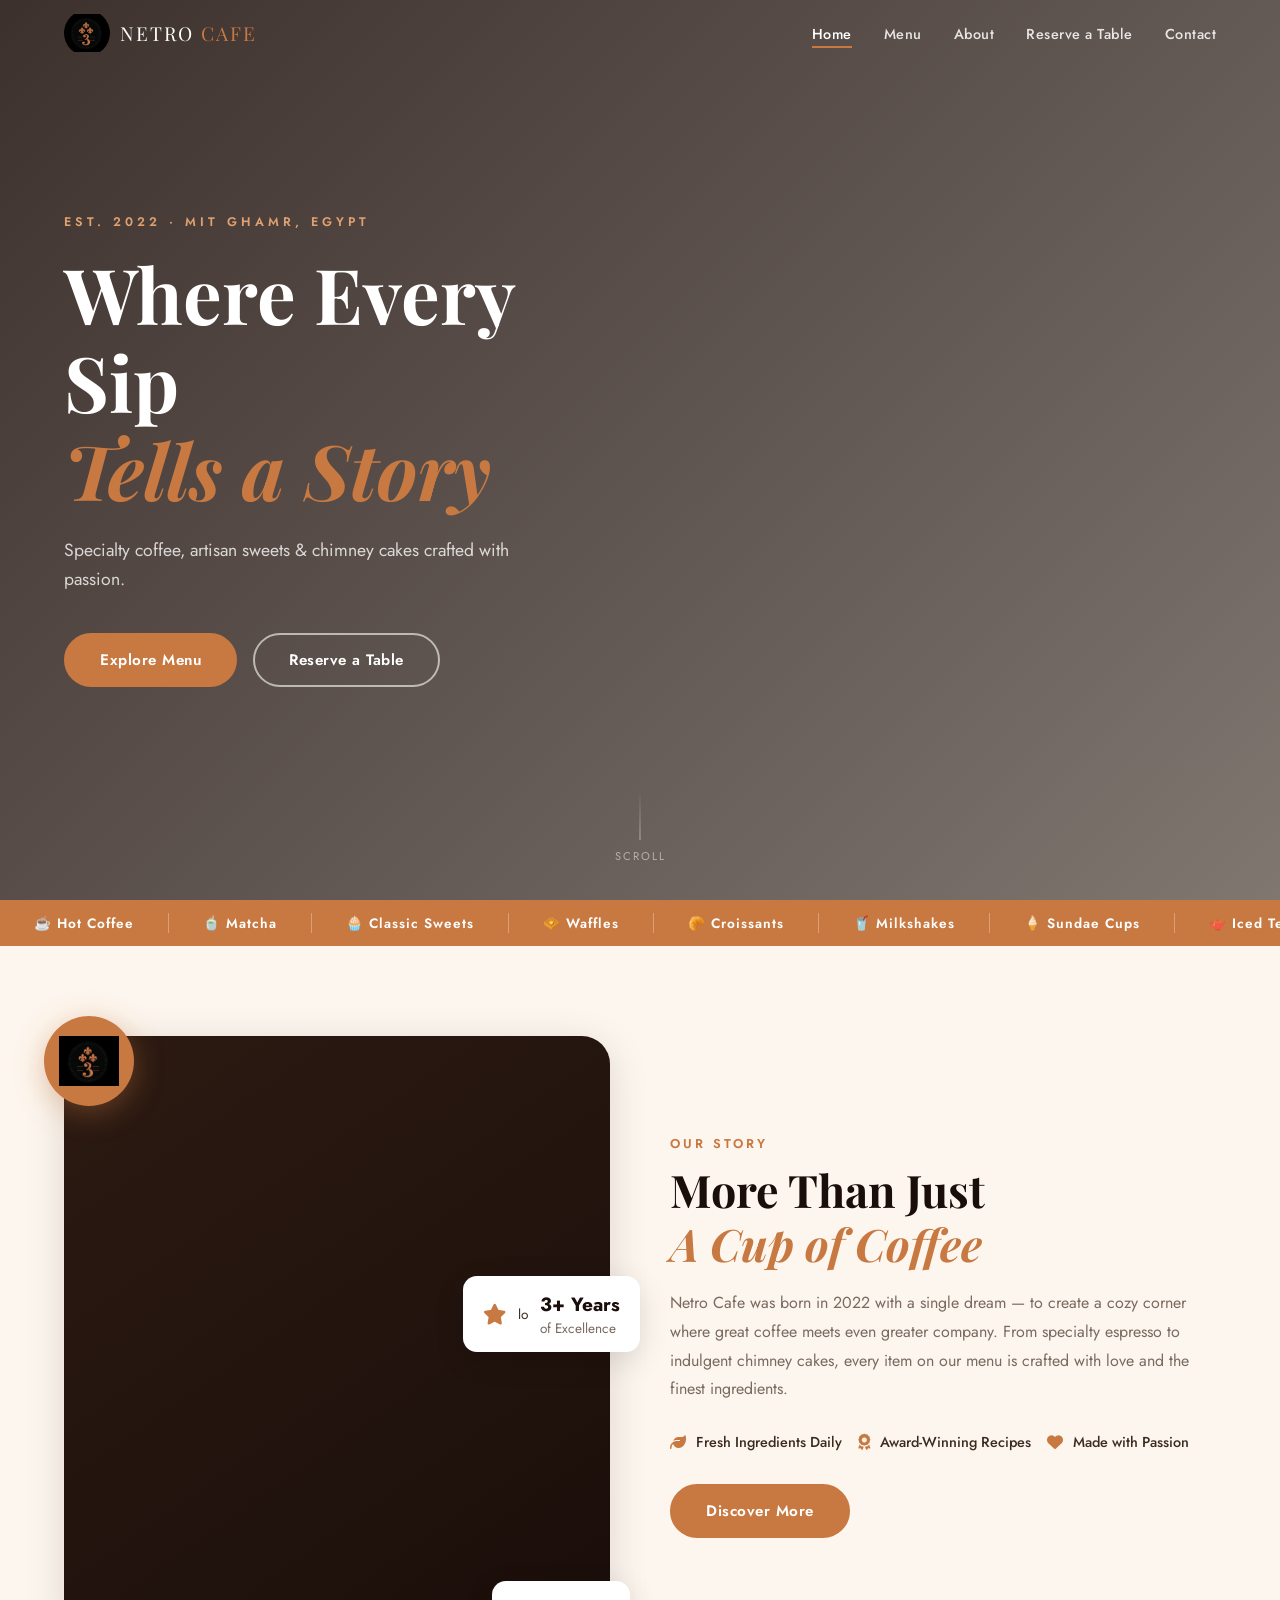
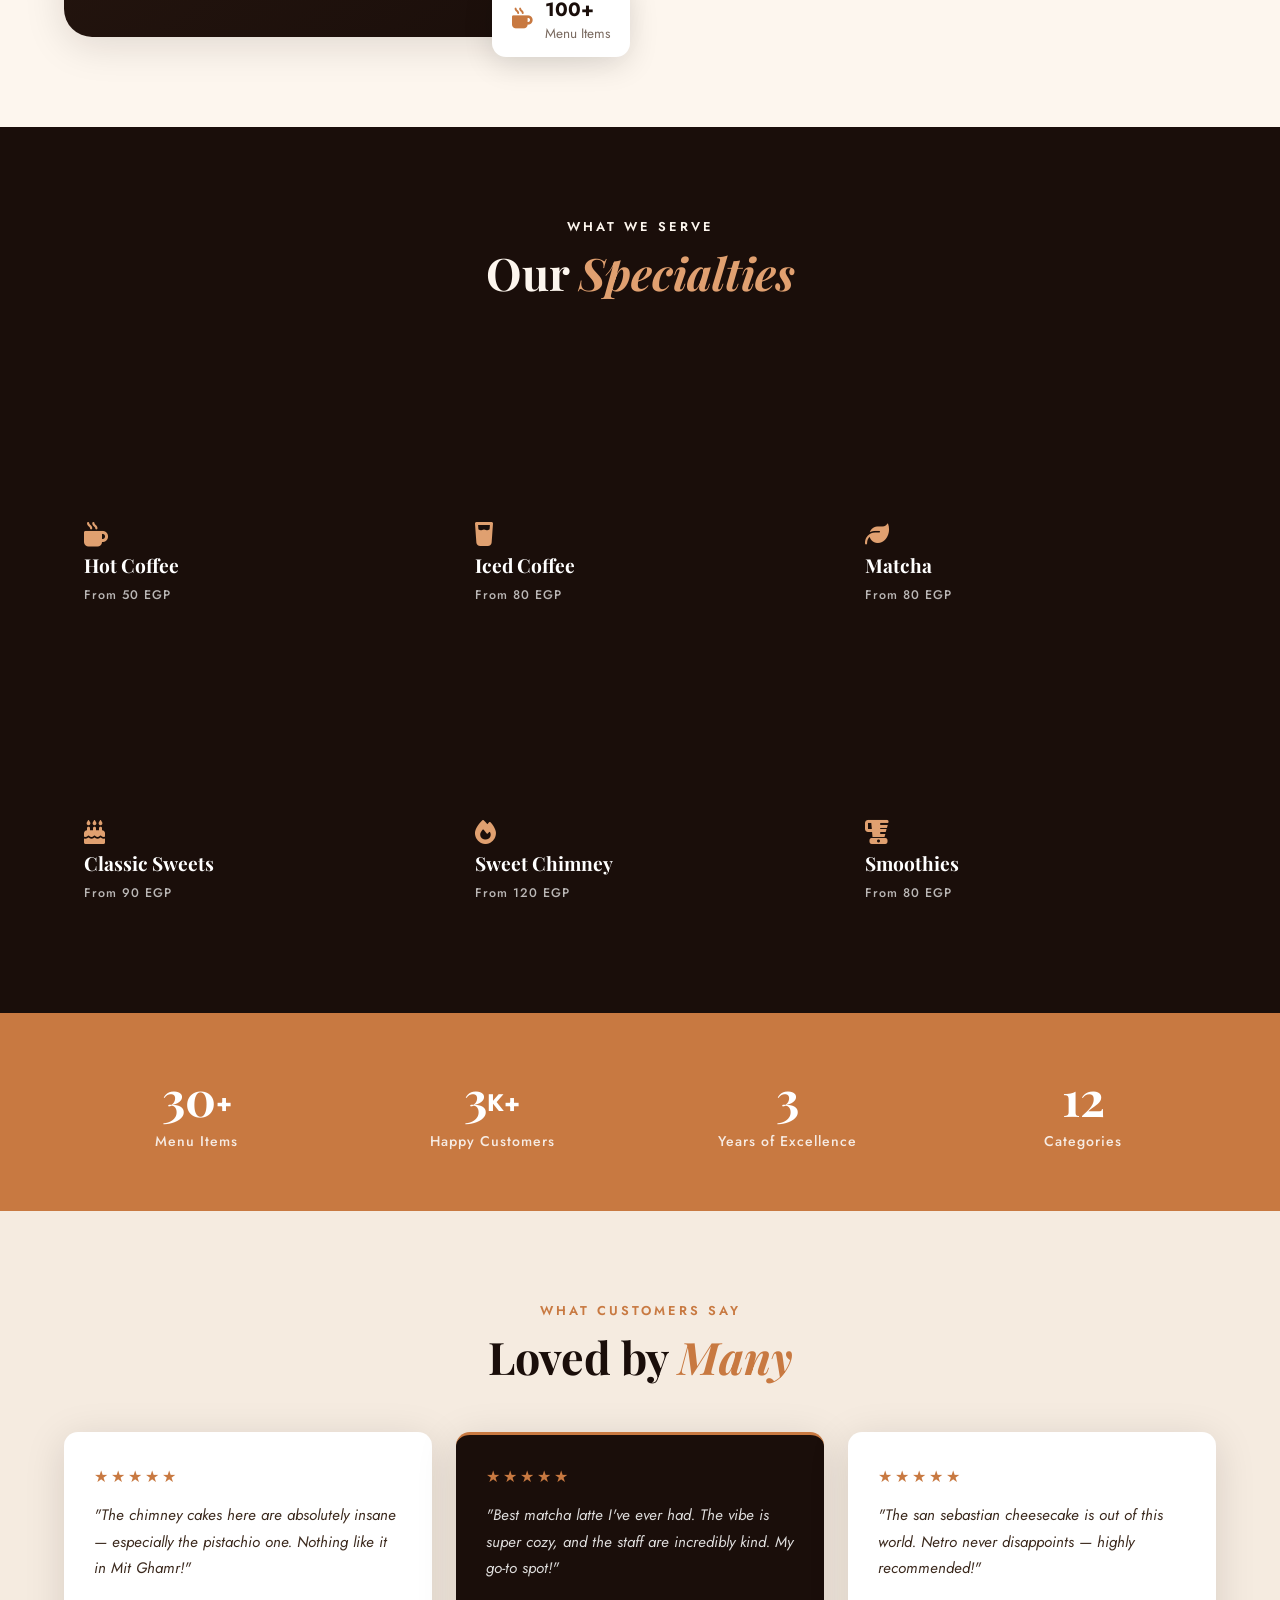
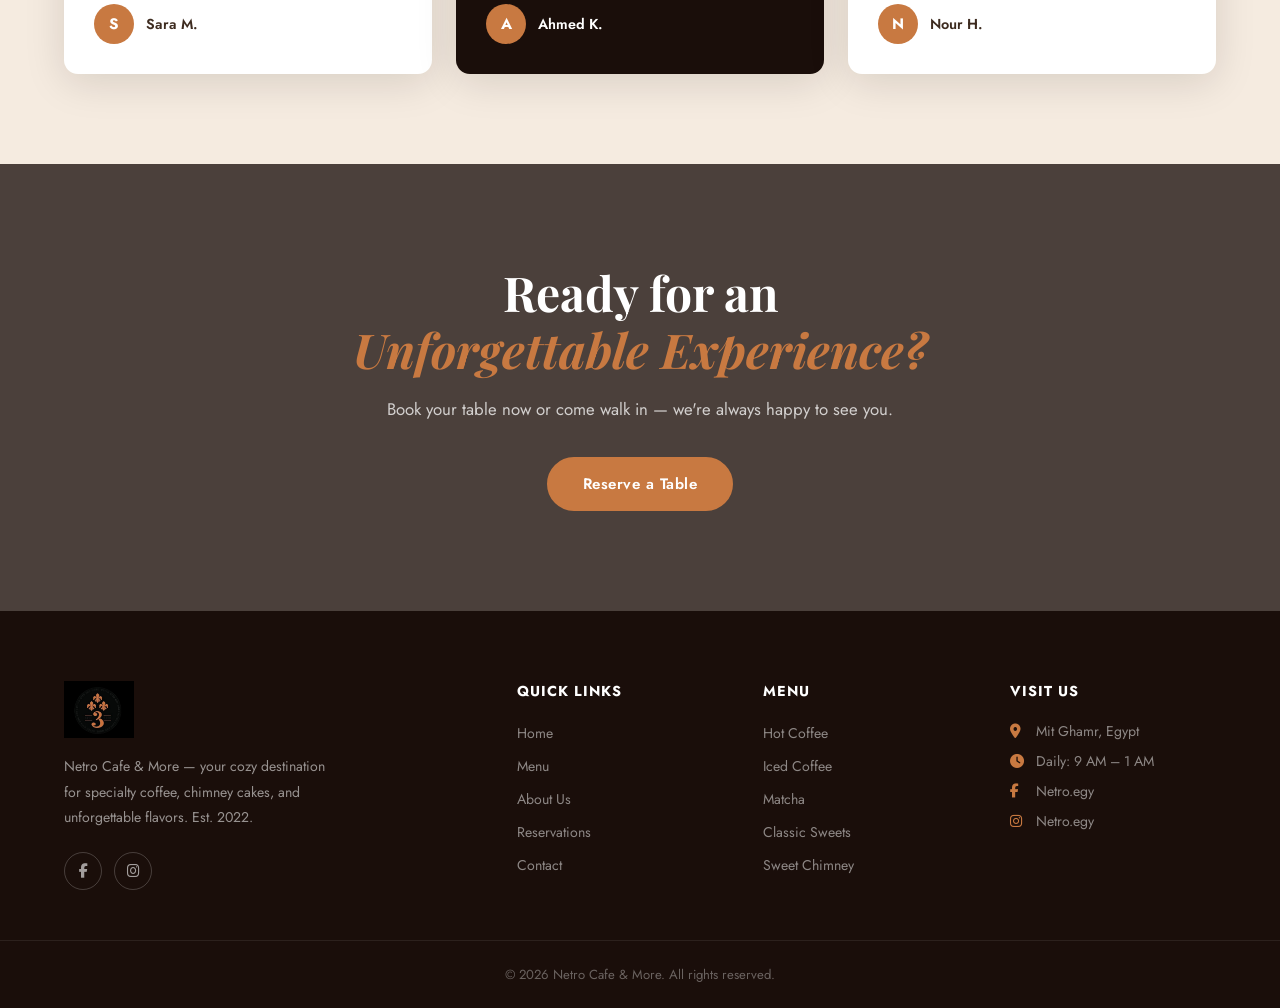
==== commit d453df5b: "Update index.html" ====
--- a/index.html
+++ b/index.html
@@ -17,7 +17,7 @@
     />
   </head>
   <body>
-    <!-- ===== NAVBAR ===== -->
+    <!--  NAVBAR  -->
     <nav class="navbar" id="navbar">
       <div class="nav-container">
         <a href="index.html" class="nav-logo">
@@ -30,7 +30,6 @@
           <li><a href="about.html">About</a></li>
           <li><a href="reservation.php">Reserve a Table</a></li>
           <li><a href="contact.php">Contact</a></li>
-          <!-- <li><a href="login.php" class="nav-btn">Sign In</a></li> -->
         </ul>
         <button class="hamburger" id="hamburger" aria-label="Toggle menu">
           <span></span><span></span><span></span>
@@ -94,7 +93,7 @@
               </div>
             </div>
             <div class="about-card card-float2">
-              <i class="fa-solid fa-star"></i>
+              <i class="fa-solid fa-star"></i>lo
               <div>
                 <strong>3+ Years</strong>
                 <span>of Excellence</span>
--- a/css/style.css
+++ b/css/style.css
@@ -1,8 +1,3 @@
-/* ===================================================
-   NETRO CAFE — Main Stylesheet  (Responsive Rewrite)
-   Palette: Dark #1a0e0a | Gold #c87941 | Cream #fdf6ee
-=================================================== */
-
 /* ---- Reset & Base ---- */
 *,
 *::before,
@@ -173,23 +168,31 @@
   color: var(--dark);
 }
 
-/* ===================================================
-   NAVBAR
-=================================================== */
+/* NAVBAR */
 .navbar {
   position: fixed;
   top: 0;
   left: 0;
   width: 100%;
   z-index: 1000;
-  padding: 18px 0;
+  padding: 10px 0;
   transition: var(--trans);
+  /* position: sticky; */
+  /* background-color: var(--dark); */
 }
 .navbar.scrolled {
   background: rgba(26, 14, 10, 0.97);
   backdrop-filter: blur(12px);
   padding: 12px 0;
   box-shadow: 0 4px 30px rgba(0, 0, 0, 0.3);
+  /* position: sticky; */
+  /* background-color: var(--dark); */
+}
+
+@media (max-width: 768px) {
+  .navbar.scrolled {
+    backdrop-filter: none;
+  }
 }
 .nav-container {
   display: flex;
@@ -272,7 +275,7 @@
   background: var(--gold-lt) !important;
 } */
 
-/* Hamburger — hidden by default */
+/* Hamburger */
 .hamburger {
   display: none;
   flex-direction: column;
@@ -307,9 +310,8 @@
   display: block;
 }
 
-/* ===================================================
-   HERO
-=================================================== */
+/* HERO */
+
 .hero {
   position: relative;
   height: 100vh;
@@ -415,9 +417,8 @@
   }
 }
 
-/* ===================================================
-   MARQUEE STRIP
-=================================================== */
+/* MARQUEE STRIP */
+
 .marquee-strip {
   background: var(--gold);
   overflow: hidden;
@@ -446,9 +447,8 @@
   }
 }
 
-/* ===================================================
-   ABOUT TEASER
-=================================================== */
+/* ABOUT TEASER */
+
 .about-visual {
   position: relative;
 }
@@ -540,9 +540,8 @@
   font-size: 1rem;
 }
 
-/* ===================================================
-   CATEGORIES GRID
-=================================================== */
+/* CATEGORIES GRID */
+
 .cat-grid {
   display: grid;
   grid-template-columns: repeat(3, 1fr);
@@ -604,9 +603,8 @@
   letter-spacing: 1px;
 }
 
-/* ===================================================
-   STATS SECTION
-=================================================== */
+   /* STATS SECTION */
+
 .stats-section {
   background: var(--gold);
   padding: 60px 0;
